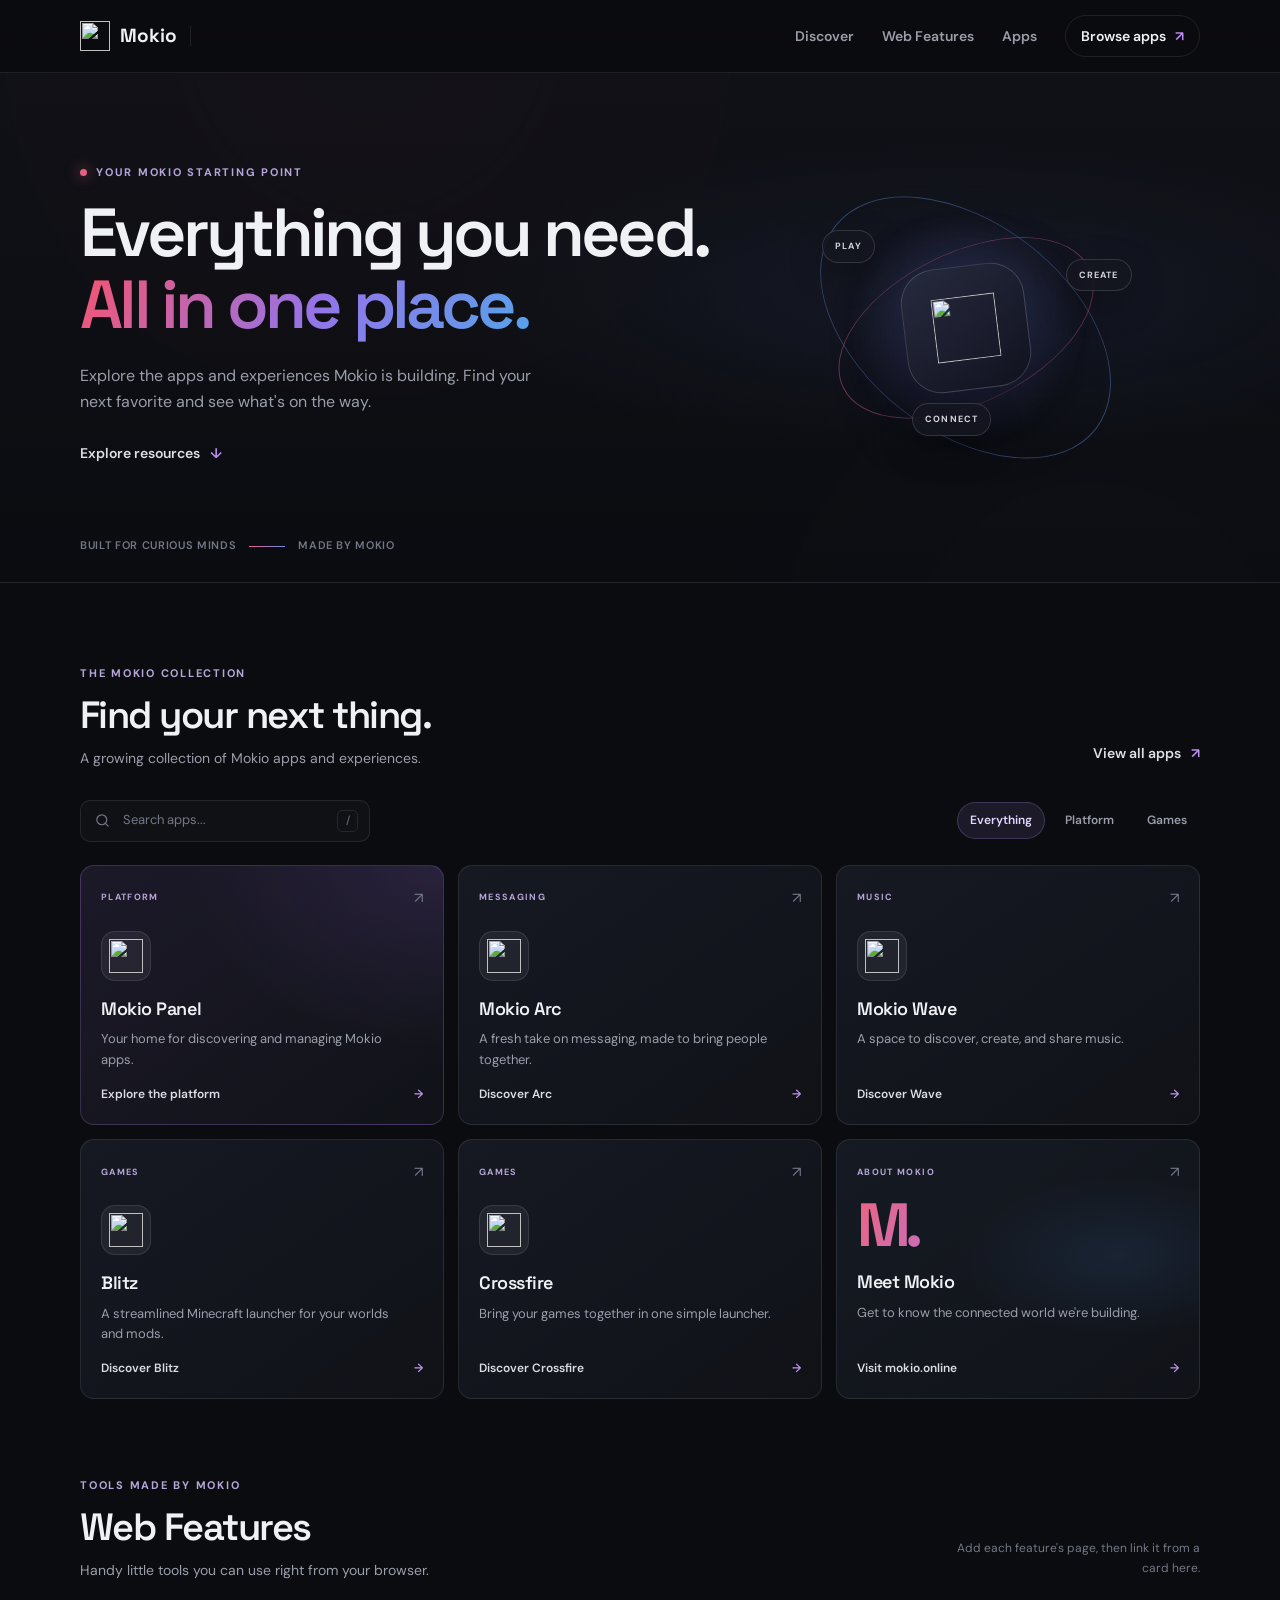
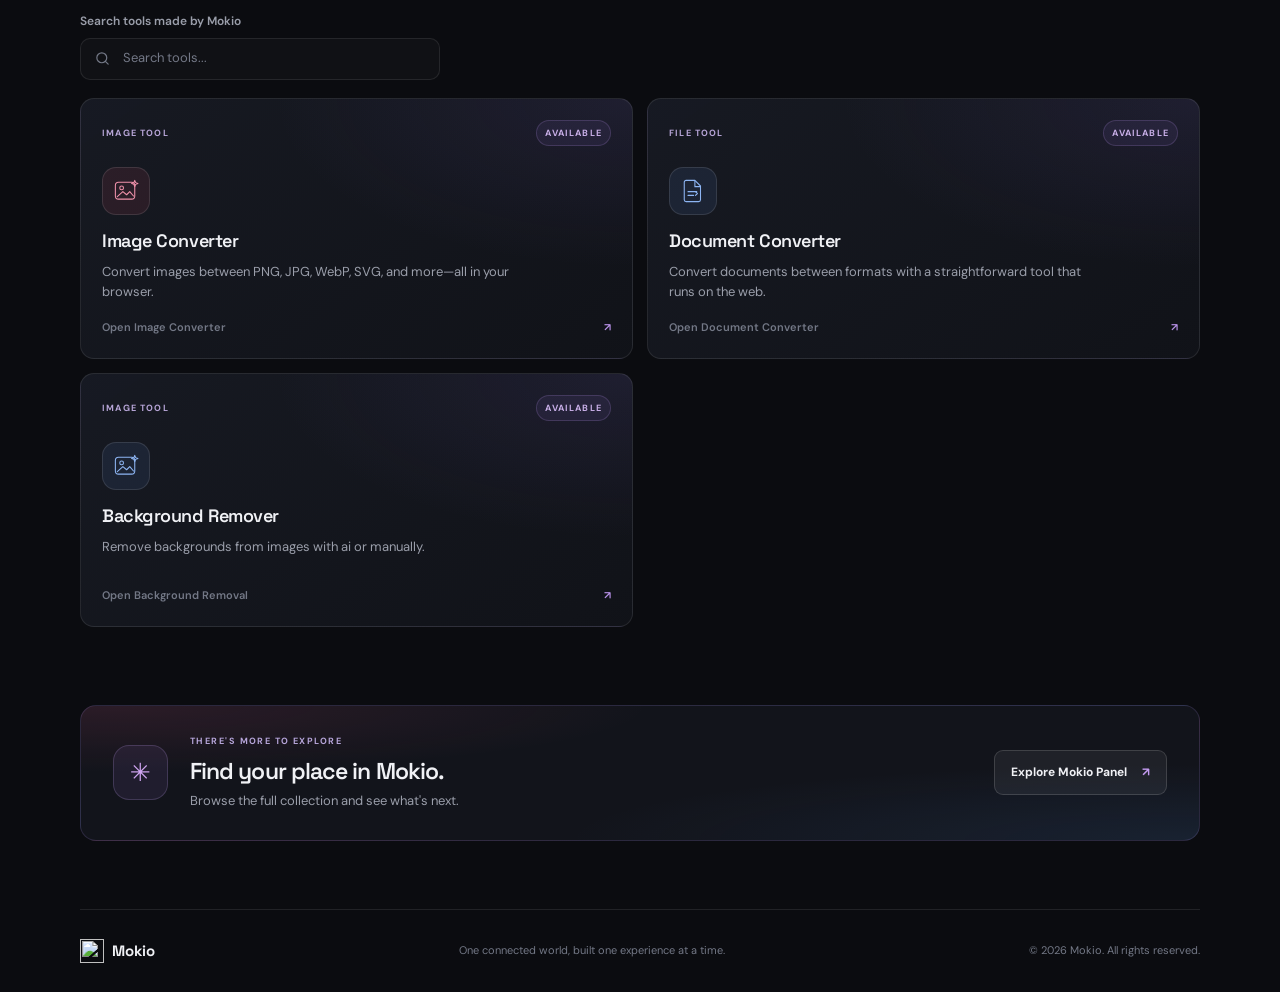
==== index.html @ bcab9ae1 "Add files via upload" ====
<!DOCTYPE html>
<html lang="en">
<head>
  <meta charset="UTF-8">
  <meta name="viewport" content="width=device-width, initial-scale=1.0">
  <meta name="theme-color" content="#0b0c10">
  <meta name="description" content="Explore Mokio apps, tools, and experiences—all in one place.">
  <title>Resources — Mokio</title>
  <link rel="icon" href="https://www.mokio.online/images/logo.svg" type="image/svg+xml">
  <link rel="preconnect" href="https://fonts.googleapis.com">
  <link rel="preconnect" href="https://fonts.gstatic.com" crossorigin>
  <link href="https://fonts.googleapis.com/css2?family=DM+Sans:wght@400;500;600;700&family=Space+Grotesk:wght@500;600;700&display=swap" rel="stylesheet">
  <link rel="stylesheet" href="styles.css">
  <script src="script.js" defer></script>
</head>
<body>
  <header class="site-header">
    <div class="header-inner">
      <a class="brand" href="https://www.mokio.online/" aria-label="Mokio home">
        <img src="https://www.mokio.online/images/logo.svg" alt="">
        <span>Mokio</span>
        <span class="brand-divider" aria-hidden="true"></span>
      </a>
      <nav class="header-links" aria-label="Main navigation">
        <a href="#discover">Discover</a>
        <a href="#web-features">Web Features</a>
        <a href="https://app.mokio.online/">Apps</a>
        <a class="header-cta" href="https://app.mokio.online/">Browse apps <span aria-hidden="true">↗</span></a>
      </nav>
      <button class="mobile-menu-btn" type="button" aria-label="Toggle menu" aria-expanded="false">
        <span></span><span></span><span></span>
      </button>
    </div>
  </header>

  <main>
    <section class="hero">
      <div class="hero-orb hero-orb-one" aria-hidden="true"></div>
      <div class="hero-orb hero-orb-two" aria-hidden="true"></div>
      <div class="hero-content">
        <p class="eyebrow"><span class="eyebrow-dot"></span> YOUR MOKIO STARTING POINT</p>
        <h1>Everything you need.<br><span>All in one place.</span></h1>
        <p class="hero-copy">Explore the apps and experiences Mokio is building. Find your next favorite and see what's on the way.</p>
        <a class="hero-link" href="#discover">Explore resources <span aria-hidden="true">↓</span></a>
      </div>
      <div class="hero-art" aria-hidden="true">
        <div class="art-glow"></div>
        <div class="art-ring art-ring-one"></div>
        <div class="art-ring art-ring-two"></div>
        <div class="art-center"><img src="https://www.mokio.online/images/logo.svg" alt=""></div>
        <span class="art-chip chip-one">PLAY</span>
        <span class="art-chip chip-two">CREATE</span>
        <span class="art-chip chip-three">CONNECT</span>
      </div>
      <div class="hero-bottom">
        <span>Built for curious minds</span>
        <span class="hero-bottom-line" aria-hidden="true"></span>
        <span>Made by Mokio</span>
      </div>
    </section>

    <section class="discover section-wrap" id="discover">
      <div class="section-heading">
        <div>
          <p class="eyebrow">THE MOKIO COLLECTION</p>
          <h2>Find your next thing.</h2>
          <p class="section-copy">A growing collection of Mokio apps and experiences.</p>
        </div>
        <a class="text-link" href="https://app.mokio.online/">View all apps <span aria-hidden="true">↗</span></a>
      </div>

      <div class="catalog-controls">
        <label class="search-box">
          <svg viewBox="0 0 24 24" aria-hidden="true"><circle cx="11" cy="11" r="7"></circle><path d="m20 20-4-4"></path></svg>
          <input id="resourceSearch" type="search" placeholder="Search apps..." autocomplete="off">
          <kbd>/</kbd>
        </label>
        <div class="filters" role="group" aria-label="Filter apps">
          <button class="filter-chip is-active" type="button" data-filter="all" aria-pressed="true">Everything</button>
          <button class="filter-chip" type="button" data-filter="platform" aria-pressed="false">Platform</button>
          <button class="filter-chip" type="button" data-filter="games" aria-pressed="false">Games</button>
        </div>
      </div>

      <div class="resource-grid" id="resourceGrid">
        <a class="resource-card card-featured" href="https://app.mokio.online/" data-category="platform" data-search="mokio panel apps platform discover manage">
          <div class="card-topline"><span class="card-category">PLATFORM</span><span class="card-arrow" aria-hidden="true">↗</span></div>
          <div class="resource-icon"><img src="https://app.mokio.online/images/logo.svg" alt=""></div>
          <div class="resource-info">
            <h3>Mokio Panel</h3>
            <p>Your home for discovering and managing Mokio apps.</p>
          </div>
          <span class="card-action">Explore the platform <span aria-hidden="true">→</span></span>
        </a>

        <a class="resource-card" href="https://app.mokio.online/apps/arc.html" data-category="messaging" data-search="mokio arc messaging chat connect">
          <div class="card-topline"><span class="card-category">MESSAGING</span><span class="card-arrow" aria-hidden="true">↗</span></div>
          <div class="resource-icon"><img src="https://app.mokio.online/images/arc-logo.svg" alt=""></div>
          <div class="resource-info">
            <h3>Mokio Arc</h3>
            <p>A fresh take on messaging, made to bring people together.</p>
          </div>
          <span class="card-action">Discover Arc <span aria-hidden="true">→</span></span>
        </a>

        <a class="resource-card" href="https://app.mokio.online/apps/wave.html" data-category="music" data-search="mokio wave music create listen share">
          <div class="card-topline"><span class="card-category">MUSIC</span><span class="card-arrow" aria-hidden="true">↗</span></div>
          <div class="resource-icon"><img src="https://app.mokio.online/images/wave-logo.svg" alt=""></div>
          <div class="resource-info">
            <h3>Mokio Wave</h3>
            <p>A space to discover, create, and share music.</p>
          </div>
          <span class="card-action">Discover Wave <span aria-hidden="true">→</span></span>
        </a>

        <a class="resource-card" href="https://app.mokio.online/apps/blitz.html" data-category="games" data-search="blitz minecraft launcher mods instances play">
          <div class="card-topline"><span class="card-category">GAMES</span><span class="card-arrow" aria-hidden="true">↗</span></div>
          <div class="resource-icon"><img src="https://app.mokio.online/images/blitz-logo.png" alt=""></div>
          <div class="resource-info">
            <h3>Blitz</h3>
            <p>A streamlined Minecraft launcher for your worlds and mods.</p>
          </div>
          <span class="card-action">Discover Blitz <span aria-hidden="true">→</span></span>
        </a>

        <a class="resource-card" href="https://app.mokio.online/apps/crossfire.html" data-category="games" data-search="crossfire games launcher steam xbox play">
          <div class="card-topline"><span class="card-category">GAMES</span><span class="card-arrow" aria-hidden="true">↗</span></div>
          <div class="resource-icon"><img src="https://app.mokio.online/images/crossfire-logo.png" alt=""></div>
          <div class="resource-info">
            <h3>Crossfire</h3>
            <p>Bring your games together in one simple launcher.</p>
          </div>
          <span class="card-action">Discover Crossfire <span aria-hidden="true">→</span></span>
        </a>

        <a class="resource-card card-about" href="https://www.mokio.online/" data-category="platform" data-search="mokio about vision company home">
          <div class="card-topline"><span class="card-category">ABOUT MOKIO</span><span class="card-arrow" aria-hidden="true">↗</span></div>
          <div class="about-mark" aria-hidden="true">M<span>.</span></div>
          <div class="resource-info">
            <h3>Meet Mokio</h3>
            <p>Get to know the connected world we're building.</p>
          </div>
          <span class="card-action">Visit mokio.online <span aria-hidden="true">→</span></span>
        </a>
      </div>
      <p class="empty-state" id="emptyState" hidden>No apps match that search. Try another name or category.</p>
      <p class="results-count" id="resultsCount" aria-live="polite"></p>
    </section>

    <!-- Mokio Features -->

    <section class="web-features section-wrap" id="web-features">
      <div class="section-heading">
        <div>
          <p class="eyebrow">TOOLS MADE BY MOKIO</p>
          <h2>Web Features</h2>
          <p class="section-copy">Handy little tools you can use right from your browser.</p>
        </div>
        <p class="feature-editor-note">Add each feature's page, then link it from a card here.</p>
      </div>

      <div class="feature-search-wrap">
        <label class="feature-search-label" for="featureSearch">Search tools made by Mokio</label>
        <label class="search-box feature-search">
          <svg viewBox="0 0 24 24" aria-hidden="true"><circle cx="11" cy="11" r="7"></circle><path d="m20 20-4-4"></path></svg>
          <input id="featureSearch" type="search" placeholder="Search tools..." autocomplete="off" aria-label="Search tools made by Mokio">
        </label>
      </div>

      <!-- Published feature cards should be links with target="_blank" and rel="noopener". -->
      <div class="web-feature-grid">
        <a class="web-feature-card" href="./resources/features/image-converter.html" target="_blank" rel="noopener" aria-label="Open Image Converter">
          <div class="feature-card-topline">
            <span class="feature-type">IMAGE TOOL</span>
            <span class="feature-status">AVAILABLE</span>
          </div>
          <div class="feature-icon feature-icon-image" aria-hidden="true">
            <svg viewBox="0 0 48 48" fill="none">
              <rect x="7" y="10" width="31" height="27" rx="5"></rect>
              <circle cx="17" cy="19" r="3"></circle>
              <path d="m10 33 9-8 6 5 5-5 6 7"></path>
              <path d="m38 7 1.4 3.6L43 12l-3.6 1.4L38 17l-1.4-3.6L33 12l3.6-1.4L38 7Z"></path>
            </svg>
          </div>
          <h3>Image Converter</h3>
          <p>Convert images between PNG, JPG, WebP, SVG, and more—all in your browser.</p>
          <span class="feature-card-action">Open Image Converter <span aria-hidden="true">↗</span></span>
        </a>

        <a class="web-feature-card" href="./resources/features/document-converter.html" target="_blank" rel="noopener" aria-label="Open Document Converter">
          <div class="feature-card-topline">
            <span class="feature-type">FILE TOOL</span>
            <span class="feature-status">AVAILABLE</span>
          </div>
          <div class="feature-icon feature-icon-file" aria-hidden="true">
            <svg viewBox="0 0 48 48" fill="none">
              <path d="M13 7h14l9 9v22a3 3 0 0 1-3 3H13a3 3 0 0 1-3-3V10a3 3 0 0 1 3-3Z"></path>
              <path d="M27 8v9h9M16 25h14M16 31h9"></path>
              <path d="m28 25 3 3-3 3"></path>
            </svg>
          </div>
          <h3>Document Converter</h3>
          <p>Convert documents between formats with a straightforward tool that runs on the web.</p>
          <span class="feature-card-action">Open Document Converter <span aria-hidden="true">↗</span></span>
        </a>

        <a class="web-feature-card" href="./resources/features/background-remover.html" target="_blank" rel="noopener" aria-label="Open Background Removal">
          <div class="feature-card-topline">
            <span class="feature-type">IMAGE TOOL</span>
            <span class="feature-status">AVAILABLE</span>
          </div>
          <div class="feature-icon feature-icon-file" aria-hidden="true">
            <svg viewBox="0 0 48 48" fill="none">
              <rect x="7" y="10" width="31" height="27" rx="5"></rect>
              <circle cx="17" cy="19" r="3"></circle>
              <path d="m10 33 9-8 6 5 5-5 6 7"></path>
              <path d="m38 7 1.4 3.6L43 12l-3.6 1.4L38 17l-1.4-3.6L33 12l3.6-1.4L38 7Z"></path>
            </svg>
          </div>
          <h3>Background Remover</h3>
          <p>Remove backgrounds from images with ai or manually.</p>
          <span class="feature-card-action">Open Background Removal <span aria-hidden="true">↗</span></span>
        </a>

      </div>
      <p class="empty-state" id="featureEmptyState" hidden>No web features match that search. Try another name.</p>
      <p class="results-count" id="featureResultsCount" aria-live="polite"></p>
    </section>

    <section class="bottom-cta section-wrap">
      <div class="cta-mark" aria-hidden="true">✳</div>
      <div>
        <p class="eyebrow">THERE'S MORE TO EXPLORE</p>
        <h2>Find your place in Mokio.</h2>
        <p>Browse the full collection and see what's next.</p>
      </div>
      <a class="cta-button" href="https://app.mokio.online/">Explore Mokio Panel <span aria-hidden="true">↗</span></a>
    </section>
  </main>

  <footer class="site-footer">
    <a class="footer-brand" href="https://www.mokio.online/">
      <img src="https://www.mokio.online/images/logo.svg" alt="">
      <span>Mokio</span>
    </a>
    <p>One connected world, built one experience at a time.</p>
    <span class="copyright">© 2026 Mokio. All rights reserved.</span>
  </footer>
</body>
</html>
---- styles.css ----
*,
*::before,
*::after {
  box-sizing: border-box;
}

:root {
  color-scheme: dark;
  --bg: #0b0c10;
  --surface: #12141b;
  --surface-raised: #171a22;
  --text: #f0f1f5;
  --muted: #9a9eaa;
  --quiet: #737886;
  --border: rgba(255, 255, 255, 0.09);
  --pink: #e55071;
  --blue: #638fe5;
  --gradient: linear-gradient(120deg, #ed5779 5%, #9474e8 53%, #54a4ea 100%);
  --font: "DM Sans", Inter, system-ui, sans-serif;
  --display: "Space Grotesk", var(--font);
}

html {
  scroll-behavior: smooth;
  scroll-padding-top: 92px;
}

body {
  min-width: 320px;
  margin: 0;
  background: var(--bg);
  color: var(--text);
  font-family: var(--font);
  line-height: 1.6;
  -webkit-font-smoothing: antialiased;
}

a {
  color: inherit;
  text-decoration: none;
}

button,
input {
  font: inherit;
}

.site-header {
  position: sticky;
  z-index: 5;
  top: 0;
  border-bottom: 1px solid var(--border);
  background: rgba(11, 12, 16, 0.82);
  backdrop-filter: blur(18px);
}

.header-inner,
.site-footer {
  display: flex;
  width: min(1120px, calc(100% - 48px));
  align-items: center;
  justify-content: space-between;
  margin: 0 auto;
}

.header-inner {
  min-height: 72px;
}

.brand,
.footer-brand {
  display: inline-flex;
  align-items: center;
  gap: 10px;
  font-family: var(--display);
  font-size: 19px;
  font-weight: 700;
}

.brand img,
.footer-brand img {
  width: 30px;
  height: 30px;
}

.brand-divider {
  width: 1px;
  height: 20px;
  margin: 0 3px;
  background: var(--border);
}

.brand-section {
  color: var(--muted);
  font-family: var(--font);
  font-size: 14px;
  font-weight: 500;
}

.header-links {
  display: flex;
  align-items: center;
  gap: 28px;
  color: var(--muted);
  font-size: 14px;
  font-weight: 600;
}

.header-links a,
.text-link,
.hero-link {
  transition: color 160ms ease;
}

.header-links a:hover,
.text-link:hover,
.hero-link:hover {
  color: #fff;
}

.header-links .header-cta {
  padding: 9px 15px;
  border: 1px solid var(--border);
  border-radius: 999px;
  color: var(--text);
}

.mobile-menu-btn {
  display: none;
  flex-direction: column;
  gap: 5px;
  padding: 8px;
  border: 0;
  background: transparent;
  cursor: pointer;
}

.mobile-menu-btn span {
  display: block;
  width: 22px;
  height: 2px;
  border-radius: 999px;
  background: var(--text);
}

.header-cta span {
  margin-left: 6px;
  color: #bb8df2;
}

.hero {
  position: relative;
  display: flex;
  min-height: 510px;
  align-items: center;
  overflow: hidden;
  border-bottom: 1px solid var(--border);
  background:
    radial-gradient(ellipse at 74% 44%, rgba(80, 105, 179, 0.11), transparent 38%),
    linear-gradient(180deg, #101117 0%, var(--bg) 100%);
}

.hero-content {
  position: relative;
  z-index: 1;
  width: min(1120px, calc(100% - 48px));
  margin: 0 auto;
  padding: 86px 0 112px;
}

.eyebrow {
  margin: 0 0 16px;
  color: #b6a5d9;
  font-size: 11px;
  font-weight: 700;
  letter-spacing: 0.16em;
}

.hero .eyebrow {
  display: flex;
  align-items: center;
  gap: 9px;
}

.eyebrow-dot {
  width: 7px;
  height: 7px;
  border-radius: 50%;
  background: #e26082;
  box-shadow: 0 0 14px rgba(226, 96, 130, 0.9);
}

.hero h1 {
  margin: 0;
  font-family: var(--display);
  font-size: clamp(42px, 6vw, 68px);
  font-weight: 600;
  letter-spacing: -0.055em;
  line-height: 1.06;
}

.hero h1 span {
  background: var(--gradient);
  -webkit-background-clip: text;
  background-clip: text;
  color: transparent;
}

.hero-copy {
  max-width: 470px;
  margin: 22px 0 25px;
  color: var(--muted);
  font-size: 16px;
}

.hero-link,
.text-link {
  display: inline-flex;
  align-items: center;
  gap: 10px;
  color: #dedfe6;
  font-size: 14px;
  font-weight: 600;
}

.hero-link span {
  color: #bc91ed;
}

.hero-art {
  position: absolute;
  top: 50%;
  right: max(calc((100vw - 1120px) / 2 + 54px), 9%);
  width: 360px;
  height: 360px;
  transform: translateY(-50%);
}

.art-glow {
  position: absolute;
  inset: 20%;
  border-radius: 50%;
  background: radial-gradient(circle, rgba(100, 103, 207, 0.28), rgba(71, 72, 131, 0.04) 65%, transparent 72%);
  filter: blur(10px);
}

.art-ring {
  position: absolute;
  inset: 12%;
  border: 1px solid rgba(167, 146, 231, 0.2);
  border-radius: 50%;
  transform: rotate(-24deg) scaleY(0.52);
}

.art-ring-one {
  border-color: rgba(224, 97, 148, 0.45);
  transform: rotate(-26deg) scaleY(0.55);
}

.art-ring-two {
  inset: 4%;
  border-color: rgba(104, 151, 231, 0.4);
  transform: rotate(38deg) scaleY(0.63);
}

.art-center {
  position: absolute;
  top: 50%;
  left: 50%;
  display: grid;
  width: 124px;
  height: 124px;
  place-items: center;
  border: 1px solid rgba(255, 255, 255, 0.16);
  border-radius: 34px;
  background: linear-gradient(145deg, rgba(39, 43, 62, 0.9), rgba(17, 18, 30, 0.92));
  box-shadow: 0 22px 70px rgba(0, 0, 0, 0.45), 0 0 65px rgba(98, 117, 207, 0.2);
  transform: translate(-50%, -50%) rotate(-7deg);
}

.art-center img {
  width: 64px;
  height: 64px;
}

.art-chip {
  position: absolute;
  padding: 8px 12px;
  border: 1px solid rgba(255, 255, 255, 0.14);
  border-radius: 999px;
  background: rgba(20, 22, 32, 0.86);
  color: #d3d4de;
  font-size: 9px;
  font-weight: 700;
  letter-spacing: 0.13em;
  box-shadow: 0 12px 35px rgba(0, 0, 0, 0.28);
}

.chip-one { top: 23%; left: 10%; }
.chip-two { top: 31%; right: 4%; }
.chip-three { bottom: 20%; left: 35%; }

.hero-orb {
  position: absolute;
  width: 300px;
  height: 300px;
  border-radius: 50%;
  background: #e55071;
  filter: blur(150px);
  opacity: 0.08;
}

.hero-orb-one { top: -190px; left: 17%; }
.hero-orb-two { right: 3%; bottom: -240px; background: #598fe0; }

.hero-bottom {
  position: absolute;
  right: max(calc((100vw - 1120px) / 2), 24px);
  bottom: 27px;
  left: max(calc((100vw - 1120px) / 2), 24px);
  display: flex;
  align-items: center;
  gap: 13px;
  color: var(--quiet);
  font-size: 11px;
  font-weight: 600;
  letter-spacing: 0.06em;
  text-transform: uppercase;
}

.hero-bottom-line {
  width: 36px;
  height: 1px;
  background: linear-gradient(90deg, #e45b82, #648fe1);
}

.section-wrap {
  width: min(1120px, calc(100% - 48px));
  margin: 0 auto;
}

.discover {
  padding-top: 82px;
  padding-bottom: 78px;
}

.section-heading {
  display: flex;
  align-items: end;
  justify-content: space-between;
  gap: 24px;
  margin-bottom: 30px;
}

.section-heading .eyebrow,
.bottom-cta .eyebrow {
  margin-bottom: 10px;
}

.section-heading h2,
.bottom-cta h2 {
  margin: 0;
  font-family: var(--display);
  font-size: clamp(28px, 4vw, 38px);
  font-weight: 600;
  letter-spacing: -0.04em;
  line-height: 1.2;
}

.section-copy {
  margin: 9px 0 0;
  color: var(--muted);
  font-size: 14px;
}

.text-link {
  padding-bottom: 5px;
  white-space: nowrap;
}

.text-link span {
  color: #bc91ed;
}

.catalog-controls {
  display: flex;
  align-items: center;
  justify-content: space-between;
  gap: 20px;
  margin-bottom: 23px;
}

.search-box {
  display: flex;
  width: min(290px, 100%);
  height: 42px;
  align-items: center;
  gap: 10px;
  padding: 0 11px 0 13px;
  border: 1px solid var(--border);
  border-radius: 10px;
  background: rgba(255, 255, 255, 0.025);
  transition: border-color 160ms ease, background 160ms ease;
}

.search-box:focus-within {
  border-color: rgba(157, 130, 222, 0.62);
  background: rgba(255, 255, 255, 0.045);
}

.search-box svg {
  width: 17px;
  height: 17px;
  flex: 0 0 auto;
  fill: none;
  stroke: var(--quiet);
  stroke-linecap: round;
  stroke-width: 1.7;
}

.search-box input {
  width: 100%;
  min-width: 0;
  border: 0;
  outline: 0;
  background: transparent;
  color: var(--text);
  font-size: 13px;
}

.search-box input::placeholder {
  color: var(--quiet);
}

.search-box kbd {
  display: grid;
  width: 21px;
  height: 22px;
  flex: 0 0 auto;
  place-items: center;
  border: 1px solid var(--border);
  border-radius: 5px;
  color: var(--quiet);
  font-family: var(--font);
  font-size: 11px;
}

.filters {
  display: flex;
  flex-wrap: wrap;
  justify-content: flex-end;
  gap: 7px;
}

.filter-chip {
  padding: 8px 12px;
  border: 1px solid transparent;
  border-radius: 999px;
  background: transparent;
  color: var(--muted);
  cursor: pointer;
  font-size: 12px;
  font-weight: 600;
  transition: border-color 160ms ease, background 160ms ease, color 160ms ease;
}

.filter-chip:hover {
  color: var(--text);
}

.filter-chip.is-active {
  border-color: rgba(162, 134, 223, 0.27);
  background: rgba(144, 113, 211, 0.13);
  color: #e5d7ff;
}

.resource-grid {
  display: grid;
  grid-template-columns: repeat(3, minmax(0, 1fr));
  gap: 14px;
}

.resource-card {
  position: relative;
  display: flex;
  min-height: 250px;
  flex-direction: column;
  overflow: hidden;
  padding: 20px;
  border: 1px solid var(--border);
  border-radius: 14px;
  background: linear-gradient(145deg, rgba(24, 27, 36, 0.92), rgba(17, 19, 25, 0.95));
  transition: transform 180ms ease, border-color 180ms ease, box-shadow 180ms ease;
}

.resource-card:hover {
  transform: translateY(-4px);
  border-color: rgba(174, 143, 230, 0.4);
  box-shadow: 0 16px 42px rgba(0, 0, 0, 0.22);
}

.resource-card[hidden] {
  display: none;
}

.card-featured {
  border-color: rgba(172, 132, 229, 0.24);
  background:
    radial-gradient(ellipse at 100% 0%, rgba(132, 92, 197, 0.17), transparent 50%),
    linear-gradient(145deg, rgba(29, 26, 42, 0.96), rgba(17, 19, 25, 0.98));
}

.card-topline {
  display: flex;
  align-items: center;
  justify-content: space-between;
}

.card-category {
  color: #b7a5d7;
  font-size: 9px;
  font-weight: 700;
  letter-spacing: 0.15em;
}

.card-arrow {
  color: var(--quiet);
  font-size: 15px;
  transition: color 160ms ease, transform 160ms ease;
}

.resource-card:hover .card-arrow {
  color: #dec8ff;
  transform: translate(2px, -2px);
}

.resource-icon {
  display: grid;
  width: 50px;
  height: 50px;
  margin-top: 21px;
  place-items: center;
  overflow: hidden;
  border: 1px solid rgba(255, 255, 255, 0.1);
  border-radius: 14px;
  background: rgba(255, 255, 255, 0.06);
}

.resource-icon img {
  width: 34px;
  height: 34px;
  object-fit: contain;
}

.resource-info {
  margin-top: 14px;
}

.resource-info h3 {
  margin: 0;
  font-family: var(--display);
  font-size: 18px;
  font-weight: 600;
  letter-spacing: -0.025em;
}

.resource-info p {
  max-width: 300px;
  margin: 6px 0 0;
  color: var(--muted);
  font-size: 13px;
  line-height: 1.55;
}

.card-action {
  display: flex;
  align-items: center;
  justify-content: space-between;
  margin-top: auto;
  padding-top: 15px;
  color: #dbdce4;
  font-size: 12px;
  font-weight: 600;
}

.card-action span {
  color: #b891e8;
}

.card-about {
  background:
    radial-gradient(ellipse at 78% 45%, rgba(64, 120, 194, 0.14), transparent 40%),
    linear-gradient(145deg, rgba(22, 27, 36, 0.96), rgba(17, 19, 25, 0.98));
}

.about-mark {
  margin: 11px 0 -2px;
  background: linear-gradient(120deg, #ec6583, #a576e8 56%, #66a5e8);
  -webkit-background-clip: text;
  background-clip: text;
  color: transparent;
  font-family: var(--display);
  font-size: 61px;
  font-weight: 700;
  letter-spacing: -0.1em;
  line-height: 1;
}

.empty-state {
  padding: 45px 10px;
  color: var(--muted);
  text-align: center;
  font-size: 14px;
}

.results-count {
  margin: 12px 0 0;
  color: var(--quiet);
  font-size: 11px;
  text-align: right;
}

.results-count:empty {
  display: none;
}

.web-features {
  padding-bottom: 78px;
}

.feature-editor-note {
  max-width: 250px;
  margin: 0 0 4px;
  color: var(--quiet);
  font-size: 12px;
  text-align: right;
}

.web-feature-grid {
  display: grid;
  grid-template-columns: repeat(2, minmax(0, 1fr));
  gap: 14px;
}

.feature-search-wrap {
  margin-bottom: 18px;
}

.feature-search-label {
  display: block;
  margin-bottom: 7px;
  color: var(--muted);
  font-size: 12px;
  font-weight: 600;
}

.feature-search {
  width: min(360px, 100%);
}

.web-feature-card {
  position: relative;
  display: flex;
  min-height: 254px;
  flex-direction: column;
  overflow: hidden;
  padding: 21px;
  border: 1px solid var(--border);
  border-radius: 14px;
  background:
    radial-gradient(ellipse at 100% 0%, rgba(116, 94, 191, 0.12), transparent 46%),
    linear-gradient(145deg, rgba(24, 27, 36, 0.94), rgba(17, 19, 25, 0.97));
}

.web-feature-card[hidden] {
  display: none;
}

.web-feature-card[href] {
  color: inherit;
  text-decoration: none;
  transition: transform 180ms ease, border-color 180ms ease, box-shadow 180ms ease;
}

.web-feature-card[href]:hover {
  transform: translateY(-4px);
  border-color: rgba(174, 143, 230, 0.4);
  box-shadow: 0 16px 42px rgba(0, 0, 0, 0.22);
}

.feature-card-topline {
  display: flex;
  align-items: center;
  justify-content: space-between;
  gap: 10px;
}

.feature-type,
.feature-status {
  font-size: 9px;
  font-weight: 700;
  letter-spacing: 0.13em;
}

.feature-type {
  color: #b7a5d7;
}

.feature-status {
  padding: 5px 8px;
  border: 1px solid rgba(184, 145, 232, 0.2);
  border-radius: 999px;
  background: rgba(144, 113, 211, 0.09);
  color: #c9afe8;
}

.feature-icon {
  display: grid;
  width: 48px;
  height: 48px;
  margin: 21px 0 12px;
  place-items: center;
  border: 1px solid rgba(255, 255, 255, 0.11);
  border-radius: 14px;
  background: rgba(229, 80, 113, 0.1);
}

.feature-icon svg {
  width: 30px;
  height: 30px;
  stroke: #ef91aa;
  stroke-linecap: round;
  stroke-linejoin: round;
  stroke-width: 1.7;
}

.feature-icon-file {
  background: rgba(99, 143, 229, 0.1);
}

.feature-icon-file svg {
  stroke: #8db5f3;
}

.web-feature-card h3 {
  margin: 0;
  font-family: var(--display);
  font-size: 18px;
  font-weight: 600;
  letter-spacing: -0.025em;
}

.web-feature-card > p {
  max-width: 420px;
  margin: 6px 0 0;
  color: var(--muted);
  font-size: 13px;
  line-height: 1.55;
}

.feature-card-action {
  display: flex;
  align-items: center;
  justify-content: space-between;
  margin-top: auto;
  padding-top: 17px;
  color: var(--quiet);
  font-size: 11px;
  font-weight: 600;
}

.feature-card-action span {
  color: #b891e8;
}

.bottom-cta {
  display: flex;
  align-items: center;
  gap: 22px;
  margin-bottom: 68px;
  padding: 28px 32px;
  border: 1px solid rgba(150, 126, 209, 0.19);
  border-radius: 16px;
  background:
    radial-gradient(ellipse at 3% 0%, rgba(224, 82, 126, 0.12), transparent 35%),
    radial-gradient(ellipse at 100% 100%, rgba(73, 132, 206, 0.12), transparent 40%),
    var(--surface);
}

.cta-mark {
  display: grid;
  width: 55px;
  height: 55px;
  flex: 0 0 auto;
  place-items: center;
  border: 1px solid rgba(196, 159, 240, 0.2);
  border-radius: 16px;
  background: rgba(157, 121, 218, 0.1);
  color: #d0a6f2;
  font-size: 25px;
}

.bottom-cta .eyebrow {
  font-size: 9px;
}

.bottom-cta h2 {
  font-size: 23px;
}

.bottom-cta p:not(.eyebrow) {
  margin: 5px 0 0;
  color: var(--muted);
  font-size: 13px;
}

.cta-button {
  display: inline-flex;
  align-items: center;
  gap: 15px;
  margin-left: auto;
  padding: 12px 16px;
  border: 1px solid rgba(255, 255, 255, 0.14);
  border-radius: 9px;
  background: rgba(255, 255, 255, 0.06);
  color: var(--text);
  font-size: 12px;
  font-weight: 700;
  white-space: nowrap;
  transition: background 160ms ease, border-color 160ms ease;
}

.cta-button:hover {
  border-color: rgba(186, 152, 232, 0.46);
  background: rgba(159, 123, 216, 0.13);
}

.cta-button span {
  color: #c29aef;
}

.site-footer {
  min-height: 83px;
  border-top: 1px solid var(--border);
  color: var(--quiet);
  font-size: 11px;
}

.footer-brand {
  gap: 8px;
  color: var(--text);
  font-size: 15px;
}

.footer-brand img {
  width: 24px;
  height: 24px;
}

.site-footer p {
  margin: 0;
}

.copyright {
  white-space: nowrap;
}

:focus-visible {
  outline: 2px solid #b994ef;
  outline-offset: 3px;
}

@media (max-width: 800px) {
  .hero {
    min-height: 470px;
  }

  .hero-art {
    right: -40px;
    opacity: 0.52;
    transform: translateY(-50%) scale(0.86);
  }

  .hero-content {
    z-index: 1;
  }

  .hero-copy {
    max-width: 410px;
  }

  .catalog-controls {
    align-items: stretch;
    flex-direction: column;
  }

  .search-box {
    width: 100%;
  }

  .filters {
    justify-content: flex-start;
  }

  .resource-grid {
    grid-template-columns: repeat(2, minmax(0, 1fr));
  }

  .web-feature-grid {
    grid-template-columns: 1fr;
  }
}

@media (max-width: 560px) {
  .header-inner,
  .site-footer,
  .section-wrap {
    width: min(100% - 36px, 1120px);
  }

  .header-inner {
    min-height: 64px;
  }

  .header-links {
    display: none;
  }

  .header-links.open {
    position: absolute;
    top: 64px;
    left: 0;
    right: 0;
    display: flex;
    flex-direction: column;
    align-items: stretch;
    gap: 0;
    padding: 12px 18px 18px;
    border-bottom: 1px solid var(--border);
    background: rgba(11, 12, 16, 0.98);
  }

  .header-links.open a {
    padding: 12px 8px;
  }

  .header-links.open .header-cta {
    margin-top: 6px;
    text-align: center;
  }

  .header-links .header-cta {
    padding: 8px 11px;
  }

  .mobile-menu-btn {
    display: flex;
  }

  .brand {
    gap: 7px;
    font-size: 17px;
  }

  .brand img {
    width: 26px;
    height: 26px;
  }

  .brand-section {
    font-size: 12px;
  }

  .hero {
    min-height: 475px;
    align-items: flex-start;
  }

  .hero-content {
    width: calc(100% - 36px);
    padding: 66px 0 120px;
  }

  .hero h1 {
    font-size: clamp(39px, 11vw, 54px);
  }

  .hero-copy {
    max-width: 380px;
    font-size: 14px;
  }

  .hero-art {
    top: auto;
    right: -100px;
    bottom: -120px;
    opacity: 0.32;
    transform: scale(0.74);
  }

  .hero-bottom {
    right: 18px;
    bottom: 22px;
    left: 18px;
    font-size: 9px;
  }

  .discover {
    padding-top: 58px;
    padding-bottom: 55px;
  }

  .section-heading {
    align-items: flex-start;
    flex-direction: column;
    gap: 14px;
  }

  .feature-editor-note {
    max-width: none;
    text-align: left;
  }

  .section-heading h2 {
    font-size: 31px;
  }

  .resource-grid {
    grid-template-columns: 1fr;
    gap: 11px;
  }

  .resource-card {
    min-height: 230px;
  }

  .web-features {
    padding-bottom: 55px;
  }

  .web-feature-card {
    min-height: 240px;
  }

  .bottom-cta {
    align-items: flex-start;
    flex-wrap: wrap;
    gap: 14px;
    margin-bottom: 42px;
    padding: 20px;
  }

  .cta-mark {
    width: 46px;
    height: 46px;
  }

  .bottom-cta > div:nth-child(2) {
    width: calc(100% - 62px);
  }

  .bottom-cta h2 {
    font-size: 20px;
  }

  .cta-button {
    margin-left: 60px;
  }

  .site-footer {
    min-height: 98px;
    flex-wrap: wrap;
    gap: 0 12px;
    padding: 15px 0;
  }

  .site-footer p {
    order: 1;
    width: 100%;
    margin-top: 4px;
  }
}

@media (prefers-reduced-motion: reduce) {
  *,
  *::before,
  *::after {
    scroll-behavior: auto !important;
    transition-duration: 0.01ms !important;
    animation-duration: 0.01ms !important;
    animation-iteration-count: 1 !important;
  }
}
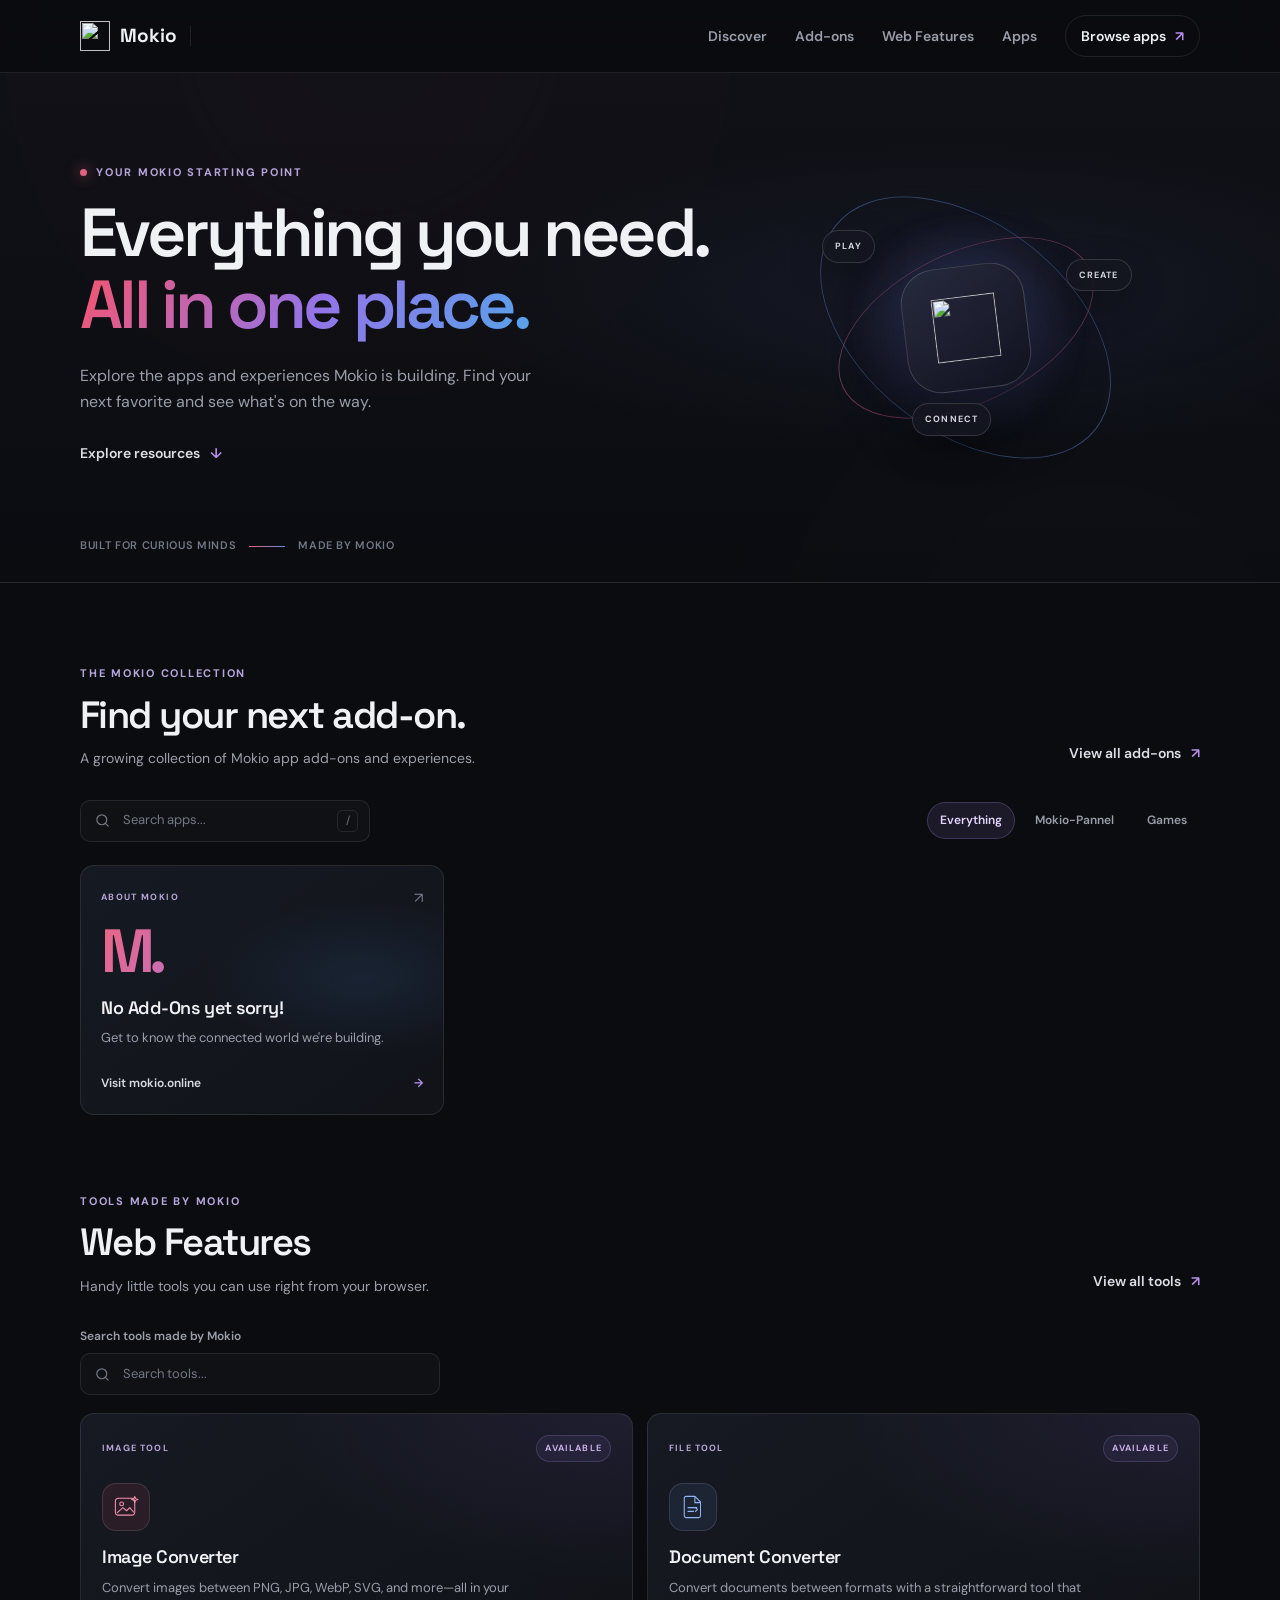
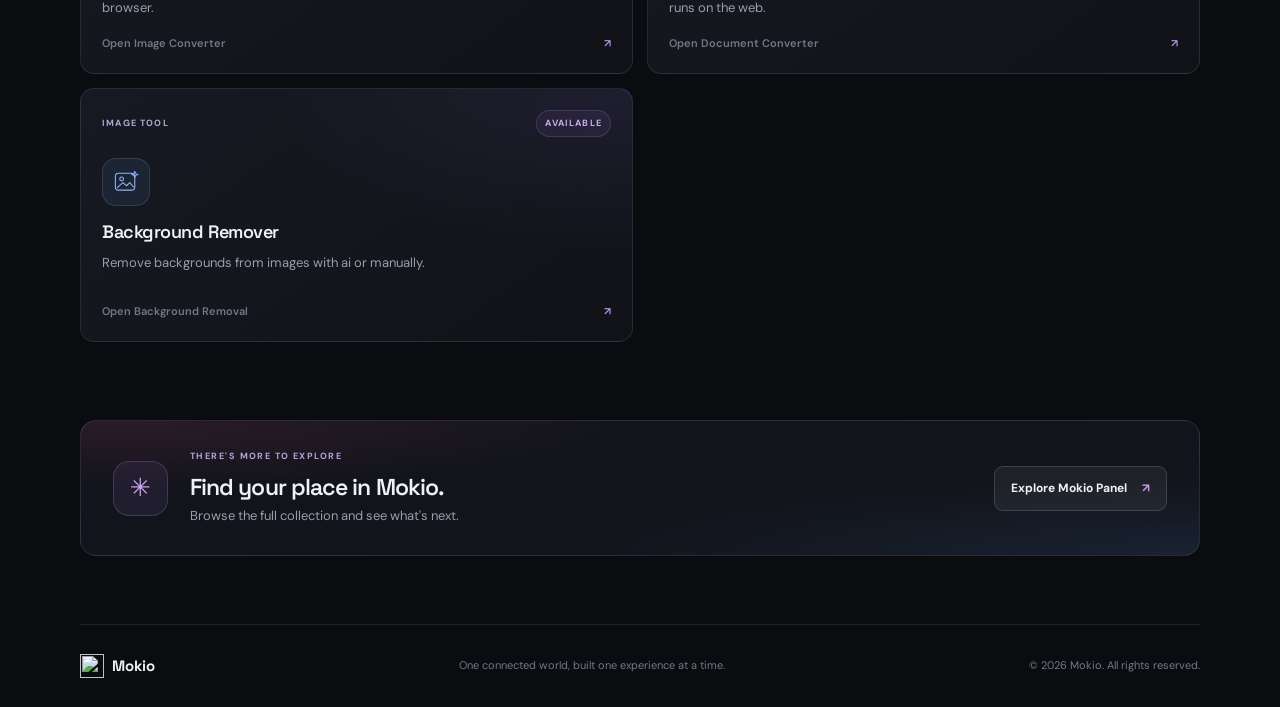
==== commit dfa50092: "Add files via upload" ====
--- a/index.html
+++ b/index.html
@@ -23,7 +23,8 @@
       </a>
       <nav class="header-links" aria-label="Main navigation">
         <a href="#discover">Discover</a>
-        <a href="#web-features">Web Features</a>
+        <a href="resources/add-ons.html">Add-ons</a>
+        <a href="resources/web-features.html">Web Features</a>
         <a href="https://app.mokio.online/">Apps</a>
         <a class="header-cta" href="https://app.mokio.online/">Browse apps <span aria-hidden="true">↗</span></a>
       </nav>
@@ -63,10 +64,10 @@
       <div class="section-heading">
         <div>
           <p class="eyebrow">THE MOKIO COLLECTION</p>
-          <h2>Find your next thing.</h2>
-          <p class="section-copy">A growing collection of Mokio apps and experiences.</p>
+          <h2>Find your next add-on.</h2>
+          <p class="section-copy">A growing collection of Mokio app add-ons and experiences.</p>
         </div>
-        <a class="text-link" href="https://app.mokio.online/">View all apps <span aria-hidden="true">↗</span></a>
+        <a class="text-link" href="resources/add-ons.html">View all add-ons<span aria-hidden="true">↗</span></a>
       </div>
 
       <div class="catalog-controls">
@@ -77,71 +78,23 @@
         </label>
         <div class="filters" role="group" aria-label="Filter apps">
           <button class="filter-chip is-active" type="button" data-filter="all" aria-pressed="true">Everything</button>
-          <button class="filter-chip" type="button" data-filter="platform" aria-pressed="false">Platform</button>
+          <button class="filter-chip" type="button" data-filter="platform" aria-pressed="false">Mokio-Pannel</button>
           <button class="filter-chip" type="button" data-filter="games" aria-pressed="false">Games</button>
         </div>
       </div>
 
       <div class="resource-grid" id="resourceGrid">
-        <a class="resource-card card-featured" href="https://app.mokio.online/" data-category="platform" data-search="mokio panel apps platform discover manage">
-          <div class="card-topline"><span class="card-category">PLATFORM</span><span class="card-arrow" aria-hidden="true">↗</span></div>
-          <div class="resource-icon"><img src="https://app.mokio.online/images/logo.svg" alt=""></div>
-          <div class="resource-info">
-            <h3>Mokio Panel</h3>
-            <p>Your home for discovering and managing Mokio apps.</p>
-          </div>
-          <span class="card-action">Explore the platform <span aria-hidden="true">→</span></span>
-        </a>
-
-        <a class="resource-card" href="https://app.mokio.online/apps/arc.html" data-category="messaging" data-search="mokio arc messaging chat connect">
-          <div class="card-topline"><span class="card-category">MESSAGING</span><span class="card-arrow" aria-hidden="true">↗</span></div>
-          <div class="resource-icon"><img src="https://app.mokio.online/images/arc-logo.svg" alt=""></div>
-          <div class="resource-info">
-            <h3>Mokio Arc</h3>
-            <p>A fresh take on messaging, made to bring people together.</p>
-          </div>
-          <span class="card-action">Discover Arc <span aria-hidden="true">→</span></span>
-        </a>
-
-        <a class="resource-card" href="https://app.mokio.online/apps/wave.html" data-category="music" data-search="mokio wave music create listen share">
-          <div class="card-topline"><span class="card-category">MUSIC</span><span class="card-arrow" aria-hidden="true">↗</span></div>
-          <div class="resource-icon"><img src="https://app.mokio.online/images/wave-logo.svg" alt=""></div>
-          <div class="resource-info">
-            <h3>Mokio Wave</h3>
-            <p>A space to discover, create, and share music.</p>
-          </div>
-          <span class="card-action">Discover Wave <span aria-hidden="true">→</span></span>
-        </a>
-
-        <a class="resource-card" href="https://app.mokio.online/apps/blitz.html" data-category="games" data-search="blitz minecraft launcher mods instances play">
-          <div class="card-topline"><span class="card-category">GAMES</span><span class="card-arrow" aria-hidden="true">↗</span></div>
-          <div class="resource-icon"><img src="https://app.mokio.online/images/blitz-logo.png" alt=""></div>
-          <div class="resource-info">
-            <h3>Blitz</h3>
-            <p>A streamlined Minecraft launcher for your worlds and mods.</p>
-          </div>
-          <span class="card-action">Discover Blitz <span aria-hidden="true">→</span></span>
-        </a>
-
-        <a class="resource-card" href="https://app.mokio.online/apps/crossfire.html" data-category="games" data-search="crossfire games launcher steam xbox play">
-          <div class="card-topline"><span class="card-category">GAMES</span><span class="card-arrow" aria-hidden="true">↗</span></div>
-          <div class="resource-icon"><img src="https://app.mokio.online/images/crossfire-logo.png" alt=""></div>
-          <div class="resource-info">
-            <h3>Crossfire</h3>
-            <p>Bring your games together in one simple launcher.</p>
-          </div>
-          <span class="card-action">Discover Crossfire <span aria-hidden="true">→</span></span>
-        </a>
-
+        
         <a class="resource-card card-about" href="https://www.mokio.online/" data-category="platform" data-search="mokio about vision company home">
           <div class="card-topline"><span class="card-category">ABOUT MOKIO</span><span class="card-arrow" aria-hidden="true">↗</span></div>
           <div class="about-mark" aria-hidden="true">M<span>.</span></div>
           <div class="resource-info">
-            <h3>Meet Mokio</h3>
+            <h3>No Add-Ons yet sorry!</h3>
             <p>Get to know the connected world we're building.</p>
           </div>
           <span class="card-action">Visit mokio.online <span aria-hidden="true">→</span></span>
         </a>
+
       </div>
       <p class="empty-state" id="emptyState" hidden>No apps match that search. Try another name or category.</p>
       <p class="results-count" id="resultsCount" aria-live="polite"></p>
@@ -156,7 +109,7 @@
           <h2>Web Features</h2>
           <p class="section-copy">Handy little tools you can use right from your browser.</p>
         </div>
-        <p class="feature-editor-note">Add each feature's page, then link it from a card here.</p>
+        <a class="text-link" href="resources/web-features.html">View all tools<span aria-hidden="true">↗</span></a>
       </div>
 
       <div class="feature-search-wrap">
--- a/styles.css
+++ b/styles.css
@@ -1091,3 +1091,166 @@
     animation-iteration-count: 1 !important;
   }
 }
+
+/* ---------- Active nav link ---------- */
+.header-links a.is-active {
+  color: #fff;
+}
+
+/* ---------- Dedicated page hero ---------- */
+.page-hero {
+  display: flex;
+  align-items: flex-end;
+  justify-content: space-between;
+  gap: 32px;
+  padding-top: 120px;
+  padding-bottom: 12px;
+}
+
+.page-hero-content {
+  max-width: 620px;
+}
+
+.page-hero .eyebrow {
+  display: flex;
+  align-items: center;
+  gap: 9px;
+  margin: 0 0 16px;
+  color: #b6a5d9;
+  font-size: 11px;
+  font-weight: 700;
+  letter-spacing: 0.16em;
+}
+
+.page-hero h1 {
+  margin: 0 0 14px;
+  font-family: var(--display);
+  font-size: clamp(36px, 5vw, 52px);
+  font-weight: 600;
+  letter-spacing: -0.045em;
+  line-height: 1.08;
+}
+
+.page-hero-copy {
+  margin: 0;
+  color: var(--muted);
+  font-size: 16px;
+  line-height: 1.55;
+  max-width: 520px;
+}
+
+.page-hero-meta {
+  display: flex;
+  flex-wrap: wrap;
+  gap: 10px;
+  flex-shrink: 0;
+}
+
+.meta-pill {
+  display: flex;
+  flex-direction: column;
+  gap: 4px;
+  min-width: 110px;
+  padding: 12px 16px;
+  border: 1px solid var(--border);
+  border-radius: 16px;
+  background: rgba(20, 22, 32, 0.7);
+  backdrop-filter: blur(8px);
+}
+
+.meta-label {
+  color: var(--muted);
+  font-size: 11px;
+  font-weight: 600;
+  letter-spacing: 0.08em;
+  text-transform: uppercase;
+}
+
+.meta-value {
+  color: #e8e9f0;
+  font-size: 14px;
+  font-weight: 600;
+}
+
+/* ---------- Empty state (catalog pages) ---------- */
+.empty-state {
+  display: flex;
+  flex-direction: column;
+  align-items: center;
+  text-align: center;
+  gap: 10px;
+  margin: 36px auto 12px;
+  max-width: 420px;
+  padding: 28px 20px;
+}
+
+.empty-state[hidden] {
+  display: none !important;
+}
+
+.empty-illustration {
+  position: relative;
+  display: grid;
+  place-items: center;
+  width: 88px;
+  height: 88px;
+  margin-bottom: 10px;
+}
+
+.empty-ring {
+  position: absolute;
+  inset: 0;
+  border: 1px solid rgba(167, 146, 231, 0.22);
+  border-radius: 50%;
+}
+
+.empty-ring-two {
+  inset: 10px;
+  border-color: rgba(226, 96, 130, 0.25);
+}
+
+.empty-mark {
+  position: relative;
+  font-family: var(--display);
+  font-size: 28px;
+  font-weight: 700;
+  color: #c9c0e8;
+}
+
+.empty-state h3 {
+  margin: 0;
+  font-family: var(--display);
+  font-size: 22px;
+  font-weight: 600;
+  letter-spacing: -0.03em;
+}
+
+.empty-state p {
+  margin: 0;
+  color: var(--muted);
+  font-size: 14px;
+  line-height: 1.55;
+}
+
+.empty-cta {
+  margin-top: 14px;
+}
+
+/* ---------- Responsive tweaks for page hero ---------- */
+@media (max-width: 800px) {
+  .page-hero {
+    flex-direction: column;
+    align-items: flex-start;
+    gap: 22px;
+    padding-top: 100px;
+  }
+
+  .page-hero-meta {
+    width: 100%;
+  }
+
+  .meta-pill {
+    flex: 1;
+    min-width: 0;
+  }
+}
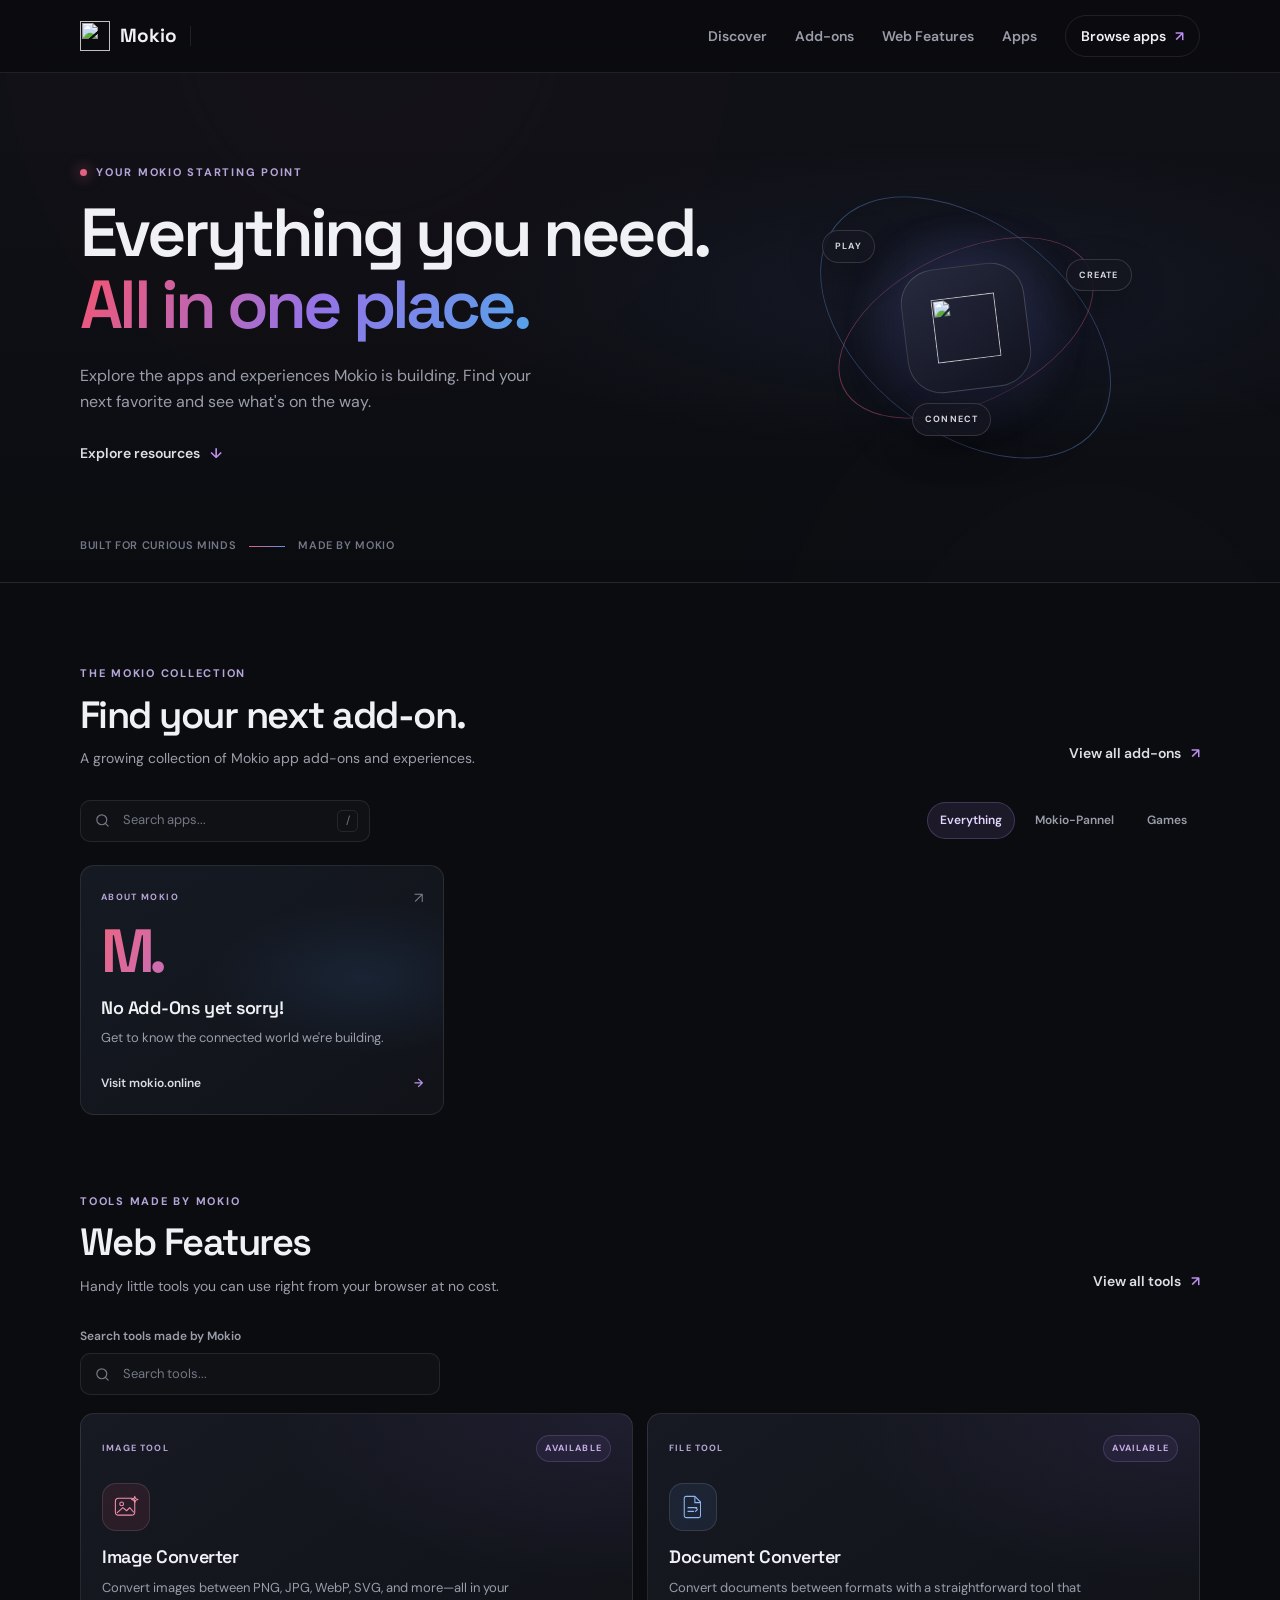
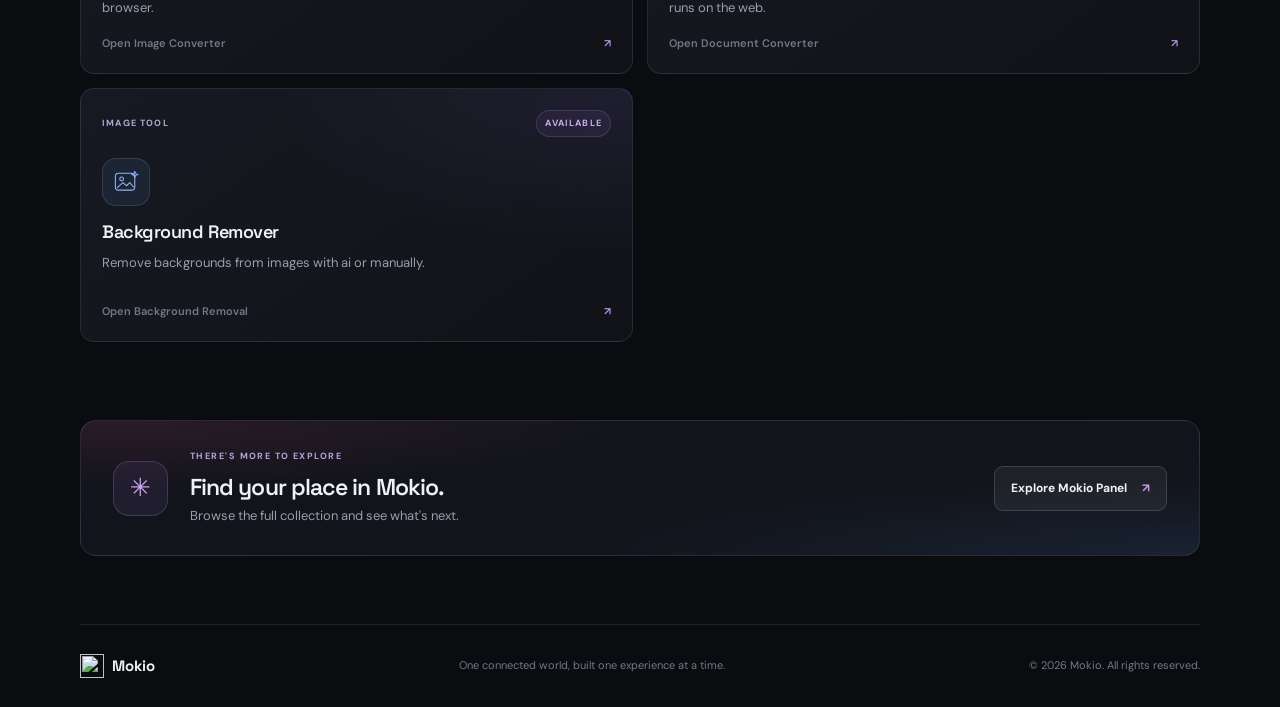
==== commit fad98cdf: "Update index.html" ====
--- a/index.html
+++ b/index.html
@@ -107,7 +107,7 @@
         <div>
           <p class="eyebrow">TOOLS MADE BY MOKIO</p>
           <h2>Web Features</h2>
-          <p class="section-copy">Handy little tools you can use right from your browser.</p>
+          <p class="section-copy">Handy little tools you can use right from your browser at no cost.</p>
         </div>
         <a class="text-link" href="resources/web-features.html">View all tools<span aria-hidden="true">↗</span></a>
       </div>
